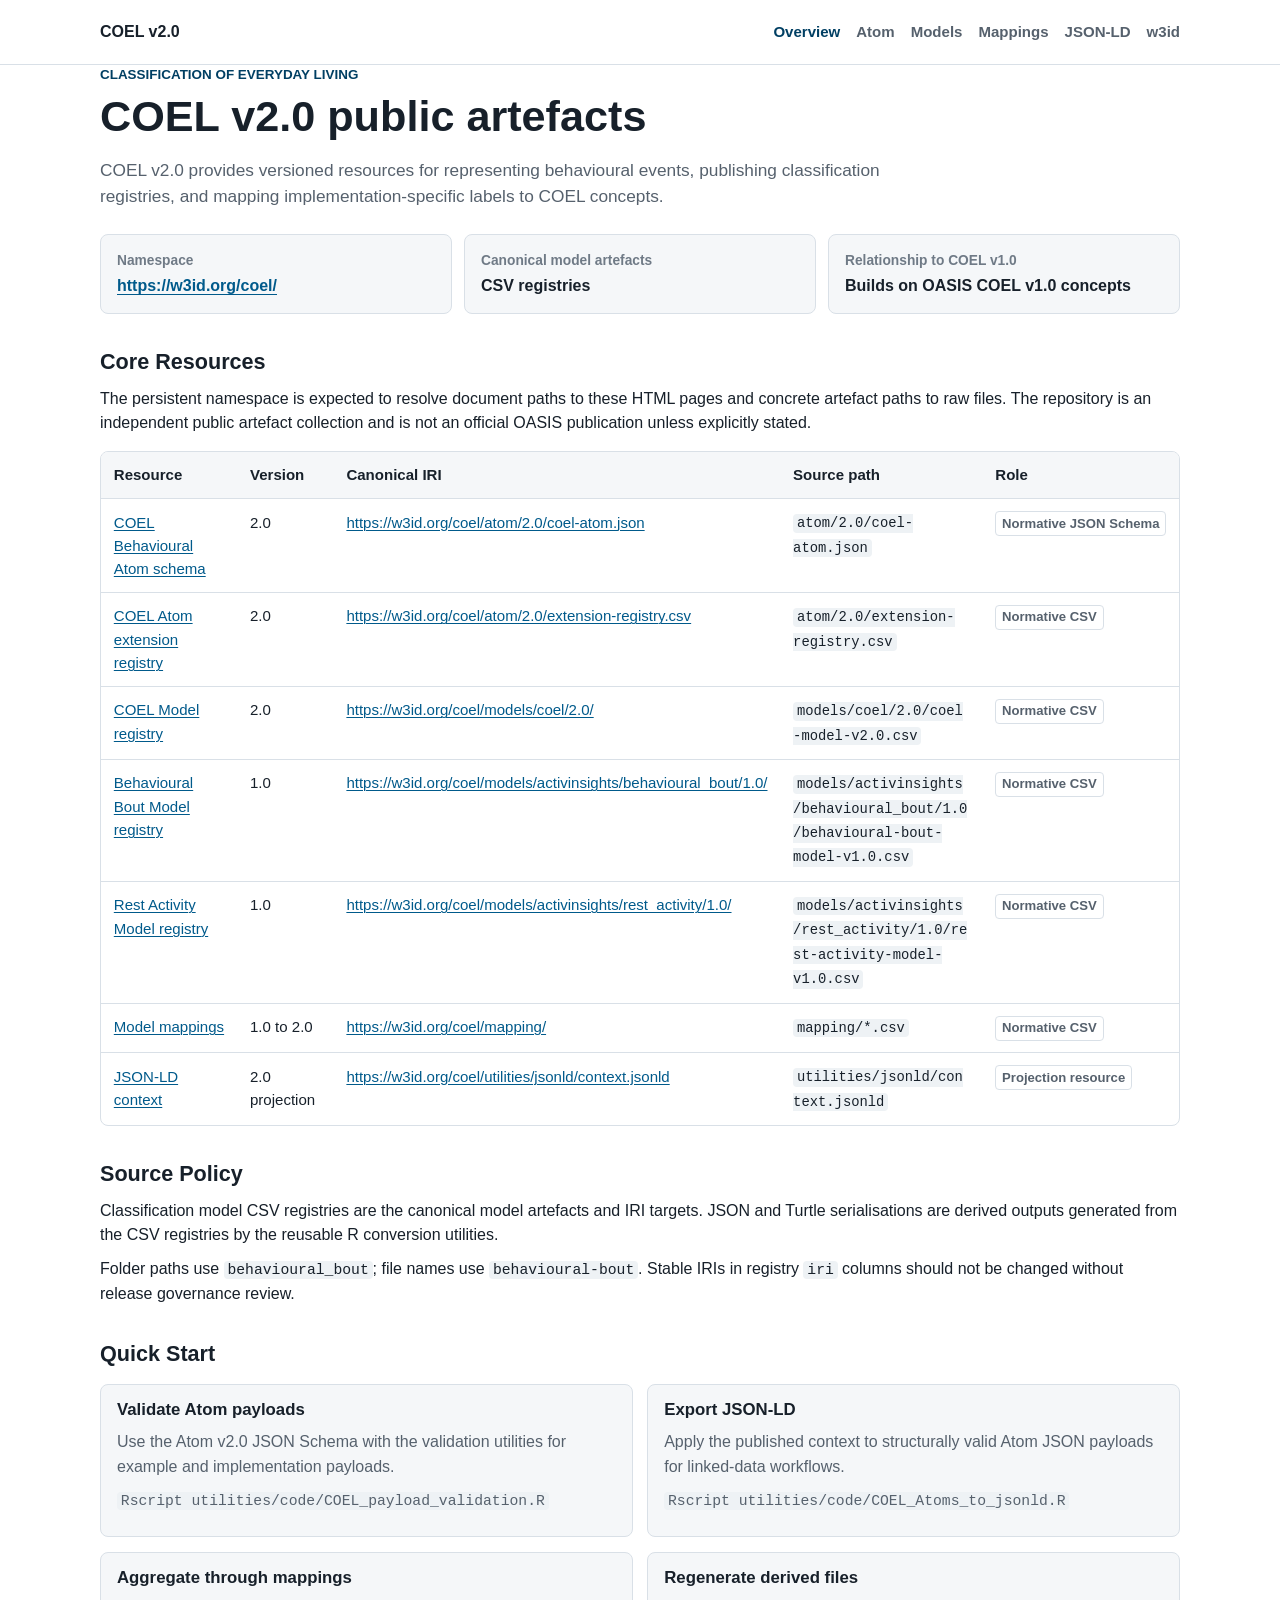
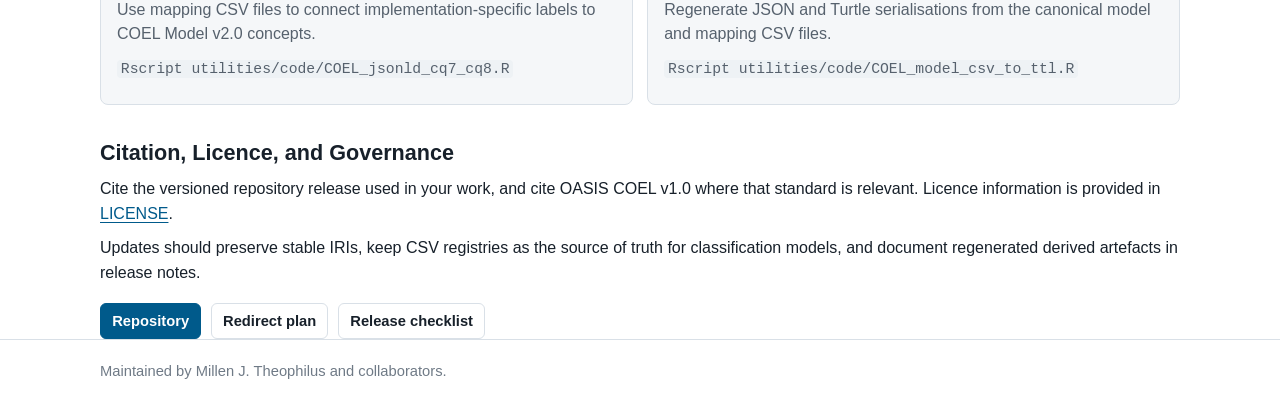
==== docs/index.html @ 24f5586b "Prepare COEL v2.0 public release" ====
<!doctype html>
<html lang="en">
<head>
  <meta charset="utf-8">
  <meta name="viewport" content="width=device-width, initial-scale=1">
  <title>COEL v2.0</title>
  <link rel="stylesheet" href="assets/coel.css">
</head>
<body>
  <header class="site-header">
    <div class="container">
      <a class="brand" href="./">COEL v2.0</a>
      <nav class="nav" aria-label="Primary navigation">
        <a href="./" aria-current="page">Overview</a>
        <a href="atom/2.0/">Atom</a>
        <a href="models/">Models</a>
        <a href="mapping/">Mappings</a>
        <a href="utilities/jsonld/">JSON-LD</a>
        <a href="w3id-redirects.md">w3id</a>
      </nav>
    </div>
  </header>

  <main class="container">
    <p class="kicker">Classification of Everyday Living</p>
    <h1>COEL v2.0 public artefacts</h1>
    <p class="lead">
      COEL v2.0 provides versioned resources for representing behavioural events, publishing classification registries, and mapping implementation-specific labels to COEL concepts.
    </p>

    <dl class="summary" aria-label="Release summary">
      <div>
        <dt>Namespace</dt>
        <dd><a href="https://w3id.org/coel/">https://w3id.org/coel/</a></dd>
      </div>
      <div>
        <dt>Canonical model artefacts</dt>
        <dd>CSV registries</dd>
      </div>
      <div>
        <dt>Relationship to COEL v1.0</dt>
        <dd>Builds on OASIS COEL v1.0 concepts</dd>
      </div>
    </dl>

    <section aria-labelledby="resources-heading">
      <h2 id="resources-heading">Core Resources</h2>
      <p>
        The persistent namespace is expected to resolve document paths to these HTML pages and concrete artefact paths to raw files. The repository is an independent public artefact collection and is not an official OASIS publication unless explicitly stated.
      </p>
      <div class="table-wrap">
        <table>
          <thead>
            <tr>
              <th>Resource</th>
              <th>Version</th>
              <th>Canonical IRI</th>
              <th>Source path</th>
              <th>Role</th>
            </tr>
          </thead>
          <tbody>
            <tr>
              <td><a href="atom/2.0/">COEL Behavioural Atom schema</a></td>
              <td>2.0</td>
              <td><a href="https://w3id.org/coel/atom/2.0/coel-atom.json">https://w3id.org/coel/atom/2.0/coel-atom.json</a></td>
              <td><code>atom/2.0/coel-atom.json</code></td>
              <td><span class="tag">Normative JSON Schema</span></td>
            </tr>
            <tr>
              <td><a href="atom/2.0/">COEL Atom extension registry</a></td>
              <td>2.0</td>
              <td><a href="https://w3id.org/coel/atom/2.0/extension-registry.csv">https://w3id.org/coel/atom/2.0/extension-registry.csv</a></td>
              <td><code>atom/2.0/extension-registry.csv</code></td>
              <td><span class="tag">Normative CSV</span></td>
            </tr>
            <tr>
              <td><a href="models/coel/2.0/">COEL Model registry</a></td>
              <td>2.0</td>
              <td><a href="https://w3id.org/coel/models/coel/2.0/">https://w3id.org/coel/models/coel/2.0/</a></td>
              <td><code>models/coel/2.0/coel-model-v2.0.csv</code></td>
              <td><span class="tag">Normative CSV</span></td>
            </tr>
            <tr>
              <td><a href="models/activinsights/behavioural_bout/1.0/">Behavioural Bout Model registry</a></td>
              <td>1.0</td>
              <td><a href="https://w3id.org/coel/models/activinsights/behavioural_bout/1.0/">https://w3id.org/coel/models/activinsights/behavioural_bout/1.0/</a></td>
              <td><code>models/activinsights/behavioural_bout/1.0/behavioural-bout-model-v1.0.csv</code></td>
              <td><span class="tag">Normative CSV</span></td>
            </tr>
            <tr>
              <td><a href="models/activinsights/rest_activity/1.0/">Rest Activity Model registry</a></td>
              <td>1.0</td>
              <td><a href="https://w3id.org/coel/models/activinsights/rest_activity/1.0/">https://w3id.org/coel/models/activinsights/rest_activity/1.0/</a></td>
              <td><code>models/activinsights/rest_activity/1.0/rest-activity-model-v1.0.csv</code></td>
              <td><span class="tag">Normative CSV</span></td>
            </tr>
            <tr>
              <td><a href="mapping/">Model mappings</a></td>
              <td>1.0 to 2.0</td>
              <td><a href="https://w3id.org/coel/mapping/">https://w3id.org/coel/mapping/</a></td>
              <td><code>mapping/*.csv</code></td>
              <td><span class="tag">Normative CSV</span></td>
            </tr>
            <tr>
              <td><a href="utilities/jsonld/">JSON-LD context</a></td>
              <td>2.0 projection</td>
              <td><a href="https://w3id.org/coel/utilities/jsonld/context.jsonld">https://w3id.org/coel/utilities/jsonld/context.jsonld</a></td>
              <td><code>utilities/jsonld/context.jsonld</code></td>
              <td><span class="tag">Projection resource</span></td>
            </tr>
          </tbody>
        </table>
      </div>
    </section>

    <section aria-labelledby="policy-heading">
      <h2 id="policy-heading">Source Policy</h2>
      <p>
        Classification model CSV registries are the canonical model artefacts and IRI targets. JSON and Turtle serialisations are derived outputs generated from the CSV registries by the reusable R conversion utilities.
      </p>
      <p>
        Folder paths use <code>behavioural_bout</code>; file names use <code>behavioural-bout</code>. Stable IRIs in registry <code>iri</code> columns should not be changed without release governance review.
      </p>
    </section>

    <section aria-labelledby="quick-start-heading">
      <h2 id="quick-start-heading">Quick Start</h2>
      <div class="resource-grid">
        <article class="resource-card">
          <h3>Validate Atom payloads</h3>
          <p>Use the Atom v2.0 JSON Schema with the validation utilities for example and implementation payloads.</p>
          <p><code>Rscript utilities/code/COEL_payload_validation.R</code></p>
        </article>
        <article class="resource-card">
          <h3>Export JSON-LD</h3>
          <p>Apply the published context to structurally valid Atom JSON payloads for linked-data workflows.</p>
          <p><code>Rscript utilities/code/COEL_Atoms_to_jsonld.R</code></p>
        </article>
        <article class="resource-card">
          <h3>Aggregate through mappings</h3>
          <p>Use mapping CSV files to connect implementation-specific labels to COEL Model v2.0 concepts.</p>
          <p><code>Rscript utilities/code/COEL_jsonld_cq7_cq8.R</code></p>
        </article>
        <article class="resource-card">
          <h3>Regenerate derived files</h3>
          <p>Regenerate JSON and Turtle serialisations from the canonical model and mapping CSV files.</p>
          <p><code>Rscript utilities/code/COEL_model_csv_to_ttl.R</code></p>
        </article>
      </div>
    </section>

    <section aria-labelledby="governance-heading">
      <h2 id="governance-heading">Citation, Licence, and Governance</h2>
      <p>
        Cite the versioned repository release used in your work, and cite OASIS COEL v1.0 where that standard is relevant. Licence information is provided in <a href="https://github.com/miltheo/coel/blob/main/LICENSE">LICENSE</a>.
      </p>
      <p>
        Updates should preserve stable IRIs, keep CSV registries as the source of truth for classification models, and document regenerated derived artefacts in release notes.
      </p>
      <div class="actions">
        <a class="button primary" href="https://github.com/miltheo/coel">Repository</a>
        <a class="button" href="w3id-redirects.md">Redirect plan</a>
        <a class="button" href="https://github.com/miltheo/coel/blob/main/PUBLIC_RELEASE_CHECKLIST.md">Release checklist</a>
      </div>
    </section>
  </main>

  <footer class="site-footer">
    <div class="container">Maintained by Millen J. Theophilus and collaborators.</div>
  </footer>
</body>
</html>
---- docs/assets/coel.css ----
:root {
  color-scheme: light;
  --text: #17202a;
  --muted: #56616d;
  --quiet: #6f7a86;
  --line: #d9e0e7;
  --surface: #ffffff;
  --subtle: #f5f7f9;
  --accent: #005a8b;
  --accent-dark: #003f63;
  --max-width: 1120px;
}

* {
  box-sizing: border-box;
}

html {
  scroll-behavior: smooth;
}

body {
  margin: 0;
  color: var(--text);
  background: var(--surface);
  font-family: Arial, Helvetica, sans-serif;
  font-size: 16px;
  line-height: 1.55;
}

a {
  color: var(--accent);
  text-decoration-thickness: 0.08em;
  text-underline-offset: 0.16em;
}

a:hover {
  color: var(--accent-dark);
}

code {
  padding: 0.08rem 0.24rem;
  border-radius: 4px;
  background: #eef2f5;
  font-family: Consolas, "Liberation Mono", Menlo, monospace;
  font-size: 0.92em;
  overflow-wrap: anywhere;
}

.container {
  max-width: var(--max-width);
  margin: 0 auto;
  padding: 0 1.25rem;
}

.site-header {
  border-bottom: 1px solid var(--line);
  background: var(--surface);
}

.site-header .container {
  display: flex;
  align-items: center;
  justify-content: space-between;
  gap: 1rem;
  min-height: 4rem;
}

.brand {
  color: var(--text);
  font-weight: 700;
  text-decoration: none;
}

.nav {
  display: flex;
  flex-wrap: wrap;
  justify-content: flex-end;
  gap: 0.25rem 1rem;
}

.nav a {
  color: var(--muted);
  font-size: 0.94rem;
  font-weight: 700;
  text-decoration: none;
}

.nav a[aria-current="page"],
.nav a:hover {
  color: var(--accent-dark);
}

main {
  padding: 2.5rem 0 3.25rem;
}

.breadcrumb {
  margin: 0 0 1rem;
  color: var(--quiet);
  font-size: 0.92rem;
}

.breadcrumb a {
  color: var(--quiet);
}

.kicker {
  margin: 0 0 0.4rem;
  color: var(--accent-dark);
  font-size: 0.84rem;
  font-weight: 700;
  letter-spacing: 0;
  text-transform: uppercase;
}

h1,
h2,
h3 {
  letter-spacing: 0;
}

h1 {
  margin: 0;
  max-width: 820px;
  font-size: 2.7rem;
  line-height: 1.12;
}

h2 {
  margin: 2.1rem 0 0.7rem;
  font-size: 1.35rem;
  line-height: 1.28;
}

h3 {
  margin: 1.2rem 0 0.35rem;
  font-size: 1.05rem;
  line-height: 1.3;
}

p {
  margin: 0.55rem 0;
}

.lead {
  max-width: 820px;
  margin-top: 1rem;
  color: var(--muted);
  font-size: 1.08rem;
}

.summary {
  display: grid;
  grid-template-columns: repeat(3, minmax(0, 1fr));
  gap: 0.75rem;
  margin: 1.5rem 0 2rem;
}

.summary div,
.note,
.resource-card {
  border: 1px solid var(--line);
  border-radius: 8px;
  background: var(--subtle);
  padding: 0.9rem 1rem;
}

.summary dt {
  margin: 0;
  color: var(--quiet);
  font-size: 0.86rem;
  font-weight: 700;
}

.summary dd {
  margin: 0.2rem 0 0;
  font-weight: 700;
}

.table-wrap {
  overflow-x: auto;
  margin-top: 0.9rem;
  border: 1px solid var(--line);
  border-radius: 8px;
  background: var(--surface);
}

table {
  width: 100%;
  min-width: 760px;
  border-collapse: collapse;
}

th,
td {
  padding: 0.72rem 0.8rem;
  border-bottom: 1px solid var(--line);
  text-align: left;
  vertical-align: top;
  font-size: 0.94rem;
}

th {
  background: var(--subtle);
  font-weight: 700;
}

tr:last-child td {
  border-bottom: 0;
}

.tag {
  display: inline-block;
  padding: 0.08rem 0.36rem;
  border: 1px solid var(--line);
  border-radius: 4px;
  background: var(--surface);
  color: var(--muted);
  font-size: 0.82rem;
  font-weight: 700;
  white-space: nowrap;
}

.list {
  margin: 0.6rem 0 0;
  padding-left: 1.2rem;
}

.list li {
  margin: 0.35rem 0;
}

.resource-grid {
  display: grid;
  grid-template-columns: repeat(2, minmax(0, 1fr));
  gap: 0.9rem;
  margin-top: 1rem;
}

.resource-card h3 {
  margin-top: 0;
}

.resource-card p {
  color: var(--muted);
}

.actions {
  display: flex;
  flex-wrap: wrap;
  gap: 0.6rem;
  margin-top: 1.1rem;
}

.button {
  display: inline-flex;
  align-items: center;
  min-height: 2.2rem;
  padding: 0.35rem 0.7rem;
  border: 1px solid var(--line);
  border-radius: 6px;
  background: var(--surface);
  color: var(--text);
  font-size: 0.92rem;
  font-weight: 700;
  text-decoration: none;
}

.button.primary {
  border-color: var(--accent);
  background: var(--accent);
  color: #ffffff;
}

.site-footer {
  border-top: 1px solid var(--line);
  padding: 1.25rem 0;
  color: var(--quiet);
  font-size: 0.92rem;
}

@media (max-width: 820px) {
  .site-header .container {
    align-items: flex-start;
    flex-direction: column;
    padding-top: 0.85rem;
    padding-bottom: 0.85rem;
  }

  .nav {
    justify-content: flex-start;
  }

  h1 {
    font-size: 2.1rem;
  }

  .summary,
  .resource-grid {
    grid-template-columns: 1fr;
  }
}
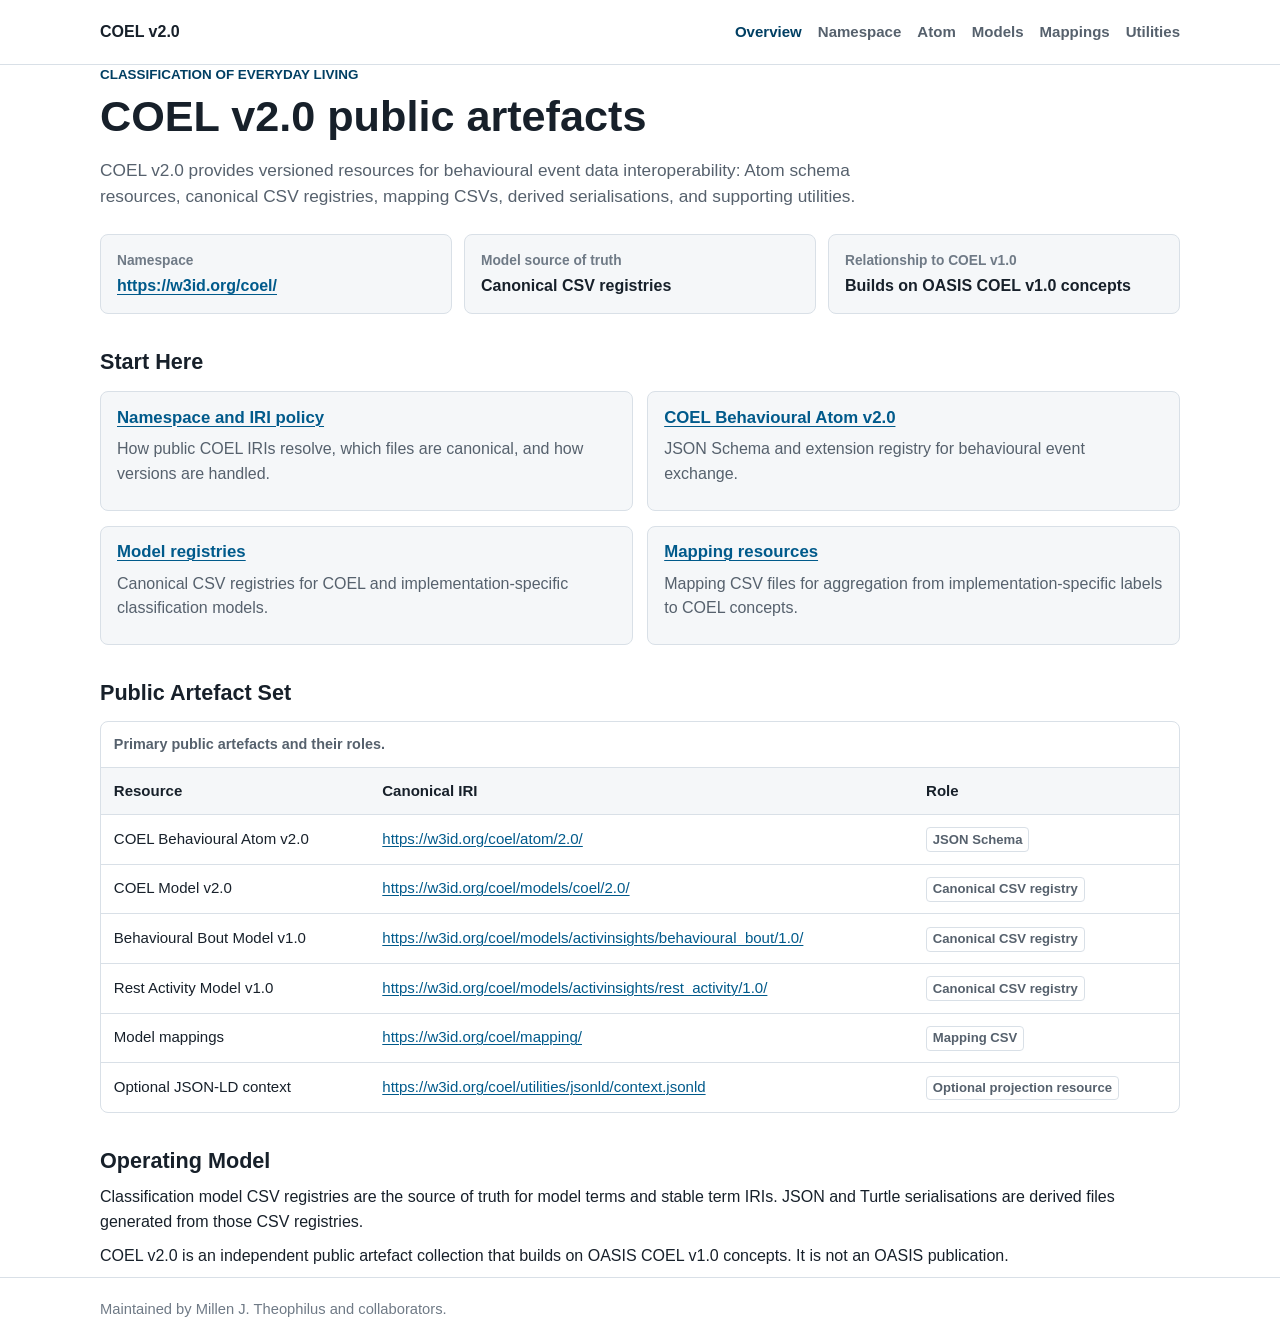
==== commit 28d892ac: "Prepare COEL v2.0 public release" ====
--- a/docs/index.html
+++ b/docs/index.html
@@ -3,29 +3,31 @@
 <head>
   <meta charset="utf-8">
   <meta name="viewport" content="width=device-width, initial-scale=1">
-  <title>COEL v2.0</title>
+  <meta name="description" content="COEL v2.0 public artefacts for behavioural event data interoperability, including Atom schema resources, canonical CSV registries, mapping CSVs, derived serialisations, and supporting utilities.">
+  <title>COEL v2.0 | Overview</title>
   <link rel="stylesheet" href="assets/coel.css">
 </head>
 <body>
+  <a class="skip-link" href="#main">Skip to main content</a>
   <header class="site-header">
     <div class="container">
       <a class="brand" href="./">COEL v2.0</a>
       <nav class="nav" aria-label="Primary navigation">
         <a href="./" aria-current="page">Overview</a>
+        <a href="namespace/">Namespace</a>
         <a href="atom/2.0/">Atom</a>
         <a href="models/">Models</a>
         <a href="mapping/">Mappings</a>
-        <a href="utilities/jsonld/">JSON-LD</a>
-        <a href="w3id-redirects.md">w3id</a>
+        <a href="utilities/">Utilities</a>
       </nav>
     </div>
   </header>
 
-  <main class="container">
+  <main id="main" class="container">
     <p class="kicker">Classification of Everyday Living</p>
     <h1>COEL v2.0 public artefacts</h1>
     <p class="lead">
-      COEL v2.0 provides versioned resources for representing behavioural events, publishing classification registries, and mapping implementation-specific labels to COEL concepts.
+      COEL v2.0 provides versioned resources for behavioural event data interoperability: Atom schema resources, canonical CSV registries, mapping CSVs, derived serialisations, and supporting utilities.
     </p>
 
     <dl class="summary" aria-label="Release summary">
@@ -34,8 +36,8 @@
         <dd><a href="https://w3id.org/coel/">https://w3id.org/coel/</a></dd>
       </div>
       <div>
-        <dt>Canonical model artefacts</dt>
-        <dd>CSV registries</dd>
+        <dt>Model source of truth</dt>
+        <dd>Canonical CSV registries</dd>
       </div>
       <div>
         <dt>Relationship to COEL v1.0</dt>
@@ -43,126 +45,84 @@
       </div>
     </dl>
 
+    <section aria-labelledby="start-heading">
+      <h2 id="start-heading">Start Here</h2>
+      <div class="resource-grid">
+        <article class="resource-card">
+          <h3><a href="namespace/">Namespace and IRI policy</a></h3>
+          <p>How public COEL IRIs resolve, which files are canonical, and how versions are handled.</p>
+        </article>
+        <article class="resource-card">
+          <h3><a href="atom/2.0/">COEL Behavioural Atom v2.0</a></h3>
+          <p>JSON Schema and extension registry for behavioural event exchange.</p>
+        </article>
+        <article class="resource-card">
+          <h3><a href="models/">Model registries</a></h3>
+          <p>Canonical CSV registries for COEL and implementation-specific classification models.</p>
+        </article>
+        <article class="resource-card">
+          <h3><a href="mapping/">Mapping resources</a></h3>
+          <p>Mapping CSV files for aggregation from implementation-specific labels to COEL concepts.</p>
+        </article>
+      </div>
+    </section>
+
     <section aria-labelledby="resources-heading">
-      <h2 id="resources-heading">Core Resources</h2>
-      <p>
-        The persistent namespace is expected to resolve document paths to these HTML pages and concrete artefact paths to raw files. The repository is an independent public artefact collection and is not an official OASIS publication unless explicitly stated.
-      </p>
+      <h2 id="resources-heading">Public Artefact Set</h2>
       <div class="table-wrap">
         <table>
+          <caption>Primary public artefacts and their roles.</caption>
           <thead>
             <tr>
-              <th>Resource</th>
-              <th>Version</th>
-              <th>Canonical IRI</th>
-              <th>Source path</th>
-              <th>Role</th>
+              <th scope="col">Resource</th>
+              <th scope="col">Canonical IRI</th>
+              <th scope="col">Role</th>
             </tr>
           </thead>
           <tbody>
             <tr>
-              <td><a href="atom/2.0/">COEL Behavioural Atom schema</a></td>
-              <td>2.0</td>
-              <td><a href="https://w3id.org/coel/atom/2.0/coel-atom.json">https://w3id.org/coel/atom/2.0/coel-atom.json</a></td>
-              <td><code>atom/2.0/coel-atom.json</code></td>
-              <td><span class="tag">Normative JSON Schema</span></td>
+              <td>COEL Behavioural Atom v2.0</td>
+              <td><a href="https://w3id.org/coel/atom/2.0/">https://w3id.org/coel/atom/2.0/</a></td>
+              <td><span class="tag">JSON Schema</span></td>
             </tr>
             <tr>
-              <td><a href="atom/2.0/">COEL Atom extension registry</a></td>
-              <td>2.0</td>
-              <td><a href="https://w3id.org/coel/atom/2.0/extension-registry.csv">https://w3id.org/coel/atom/2.0/extension-registry.csv</a></td>
-              <td><code>atom/2.0/extension-registry.csv</code></td>
-              <td><span class="tag">Normative CSV</span></td>
+              <td>COEL Model v2.0</td>
+              <td><a href="https://w3id.org/coel/models/coel/2.0/">https://w3id.org/coel/models/coel/2.0/</a></td>
+              <td><span class="tag">Canonical CSV registry</span></td>
             </tr>
             <tr>
-              <td><a href="models/coel/2.0/">COEL Model registry</a></td>
-              <td>2.0</td>
-              <td><a href="https://w3id.org/coel/models/coel/2.0/">https://w3id.org/coel/models/coel/2.0/</a></td>
-              <td><code>models/coel/2.0/coel-model-v2.0.csv</code></td>
-              <td><span class="tag">Normative CSV</span></td>
+              <td>Behavioural Bout Model v1.0</td>
+              <td><a href="https://w3id.org/coel/models/activinsights/behavioural_bout/1.0/">https://w3id.org/coel/models/activinsights/behavioural_bout/1.0/</a></td>
+              <td><span class="tag">Canonical CSV registry</span></td>
             </tr>
             <tr>
-              <td><a href="models/activinsights/behavioural_bout/1.0/">Behavioural Bout Model registry</a></td>
-              <td>1.0</td>
-              <td><a href="https://w3id.org/coel/models/activinsights/behavioural_bout/1.0/">https://w3id.org/coel/models/activinsights/behavioural_bout/1.0/</a></td>
-              <td><code>models/activinsights/behavioural_bout/1.0/behavioural-bout-model-v1.0.csv</code></td>
-              <td><span class="tag">Normative CSV</span></td>
+              <td>Rest Activity Model v1.0</td>
+              <td><a href="https://w3id.org/coel/models/activinsights/rest_activity/1.0/">https://w3id.org/coel/models/activinsights/rest_activity/1.0/</a></td>
+              <td><span class="tag">Canonical CSV registry</span></td>
             </tr>
             <tr>
-              <td><a href="models/activinsights/rest_activity/1.0/">Rest Activity Model registry</a></td>
-              <td>1.0</td>
-              <td><a href="https://w3id.org/coel/models/activinsights/rest_activity/1.0/">https://w3id.org/coel/models/activinsights/rest_activity/1.0/</a></td>
-              <td><code>models/activinsights/rest_activity/1.0/rest-activity-model-v1.0.csv</code></td>
-              <td><span class="tag">Normative CSV</span></td>
+              <td>Model mappings</td>
+              <td><a href="https://w3id.org/coel/mapping/">https://w3id.org/coel/mapping/</a></td>
+              <td><span class="tag">Mapping CSV</span></td>
             </tr>
             <tr>
-              <td><a href="mapping/">Model mappings</a></td>
-              <td>1.0 to 2.0</td>
-              <td><a href="https://w3id.org/coel/mapping/">https://w3id.org/coel/mapping/</a></td>
-              <td><code>mapping/*.csv</code></td>
-              <td><span class="tag">Normative CSV</span></td>
-            </tr>
-            <tr>
-              <td><a href="utilities/jsonld/">JSON-LD context</a></td>
-              <td>2.0 projection</td>
+              <td>Optional JSON-LD context</td>
               <td><a href="https://w3id.org/coel/utilities/jsonld/context.jsonld">https://w3id.org/coel/utilities/jsonld/context.jsonld</a></td>
-              <td><code>utilities/jsonld/context.jsonld</code></td>
-              <td><span class="tag">Projection resource</span></td>
+              <td><span class="tag">Optional projection resource</span></td>
             </tr>
           </tbody>
         </table>
       </div>
     </section>
 
-    <section aria-labelledby="policy-heading">
-      <h2 id="policy-heading">Source Policy</h2>
+    <section aria-labelledby="operation-heading">
+      <h2 id="operation-heading">Operating Model</h2>
       <p>
-        Classification model CSV registries are the canonical model artefacts and IRI targets. JSON and Turtle serialisations are derived outputs generated from the CSV registries by the reusable R conversion utilities.
+        Classification model CSV registries are the source of truth for model terms and stable term IRIs. JSON and Turtle serialisations are derived files generated from those CSV registries.
       </p>
       <p>
-        Folder paths use <code>behavioural_bout</code>; file names use <code>behavioural-bout</code>. Stable IRIs in registry <code>iri</code> columns should not be changed without release governance review.
+        COEL v2.0 is an independent public artefact collection that builds on OASIS COEL v1.0 concepts. It is not an OASIS publication.
       </p>
-    </section>
-
-    <section aria-labelledby="quick-start-heading">
-      <h2 id="quick-start-heading">Quick Start</h2>
-      <div class="resource-grid">
-        <article class="resource-card">
-          <h3>Validate Atom payloads</h3>
-          <p>Use the Atom v2.0 JSON Schema with the validation utilities for example and implementation payloads.</p>
-          <p><code>Rscript utilities/code/COEL_payload_validation.R</code></p>
-        </article>
-        <article class="resource-card">
-          <h3>Export JSON-LD</h3>
-          <p>Apply the published context to structurally valid Atom JSON payloads for linked-data workflows.</p>
-          <p><code>Rscript utilities/code/COEL_Atoms_to_jsonld.R</code></p>
-        </article>
-        <article class="resource-card">
-          <h3>Aggregate through mappings</h3>
-          <p>Use mapping CSV files to connect implementation-specific labels to COEL Model v2.0 concepts.</p>
-          <p><code>Rscript utilities/code/COEL_jsonld_cq7_cq8.R</code></p>
-        </article>
-        <article class="resource-card">
-          <h3>Regenerate derived files</h3>
-          <p>Regenerate JSON and Turtle serialisations from the canonical model and mapping CSV files.</p>
-          <p><code>Rscript utilities/code/COEL_model_csv_to_ttl.R</code></p>
-        </article>
-      </div>
-    </section>
-
-    <section aria-labelledby="governance-heading">
-      <h2 id="governance-heading">Citation, Licence, and Governance</h2>
-      <p>
-        Cite the versioned repository release used in your work, and cite OASIS COEL v1.0 where that standard is relevant. Licence information is provided in <a href="https://github.com/miltheo/coel/blob/main/LICENSE">LICENSE</a>.
-      </p>
-      <p>
-        Updates should preserve stable IRIs, keep CSV registries as the source of truth for classification models, and document regenerated derived artefacts in release notes.
-      </p>
-      <div class="actions">
-        <a class="button primary" href="https://github.com/miltheo/coel">Repository</a>
-        <a class="button" href="w3id-redirects.md">Redirect plan</a>
-        <a class="button" href="https://github.com/miltheo/coel/blob/main/PUBLIC_RELEASE_CHECKLIST.md">Release checklist</a>
-      </div>
     </section>
   </main>
 
--- a/docs/assets/coel.css
+++ b/docs/assets/coel.css
@@ -38,6 +38,23 @@
   color: var(--accent-dark);
 }
 
+.skip-link {
+  position: absolute;
+  left: 1rem;
+  top: 0.5rem;
+  z-index: 10;
+  transform: translateY(-150%);
+  padding: 0.45rem 0.7rem;
+  border-radius: 6px;
+  background: var(--accent-dark);
+  color: #ffffff;
+  font-weight: 700;
+}
+
+.skip-link:focus {
+  transform: translateY(0);
+}
+
 code {
   padding: 0.08rem 0.24rem;
   border-radius: 4px;
@@ -160,6 +177,7 @@
 .summary div,
 .note,
 .resource-card {
+  min-width: 0;
   border: 1px solid var(--line);
   border-radius: 8px;
   background: var(--subtle);
@@ -176,6 +194,16 @@
 .summary dd {
   margin: 0.2rem 0 0;
   font-weight: 700;
+  overflow-wrap: anywhere;
+  word-break: break-word;
+}
+
+.summary a,
+.resource-card a,
+.note a,
+td a {
+  overflow-wrap: anywhere;
+  word-break: break-word;
 }
 
 .table-wrap {
@@ -190,6 +218,15 @@
   width: 100%;
   min-width: 760px;
   border-collapse: collapse;
+}
+
+caption {
+  padding: 0.7rem 0.8rem;
+  border-bottom: 1px solid var(--line);
+  color: var(--muted);
+  font-size: 0.9rem;
+  font-weight: 700;
+  text-align: left;
 }
 
 th,
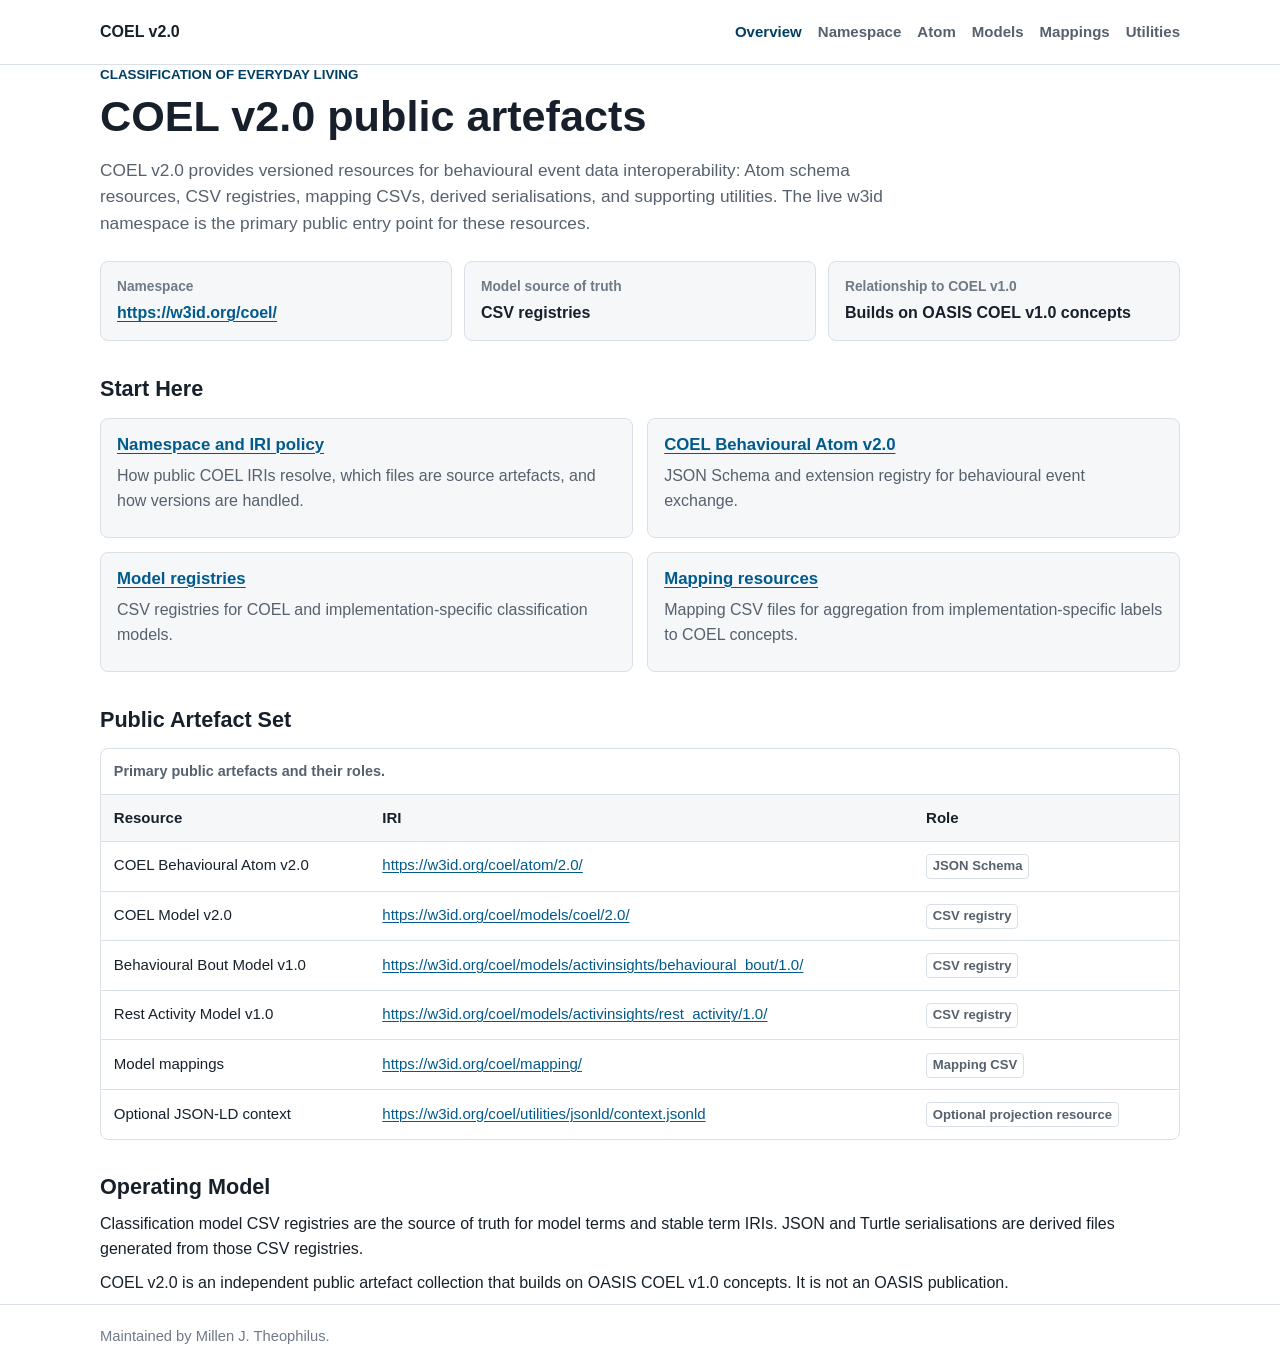
==== commit 61e009c2: "Update documentation after w3id merge" ====
--- a/docs/index.html
+++ b/docs/index.html
@@ -3,7 +3,7 @@
 <head>
   <meta charset="utf-8">
   <meta name="viewport" content="width=device-width, initial-scale=1">
-  <meta name="description" content="COEL v2.0 public artefacts for behavioural event data interoperability, including Atom schema resources, canonical CSV registries, mapping CSVs, derived serialisations, and supporting utilities.">
+  <meta name="description" content="COEL v2.0 public artefacts for behavioural event data interoperability, including Atom schema resources, CSV registries, mapping CSVs, derived serialisations, and supporting utilities.">
   <title>COEL v2.0 | Overview</title>
   <link rel="stylesheet" href="assets/coel.css">
 </head>
@@ -27,7 +27,7 @@
     <p class="kicker">Classification of Everyday Living</p>
     <h1>COEL v2.0 public artefacts</h1>
     <p class="lead">
-      COEL v2.0 provides versioned resources for behavioural event data interoperability: Atom schema resources, canonical CSV registries, mapping CSVs, derived serialisations, and supporting utilities.
+      COEL v2.0 provides versioned resources for behavioural event data interoperability: Atom schema resources, CSV registries, mapping CSVs, derived serialisations, and supporting utilities. The live w3id namespace is the primary public entry point for these resources.
     </p>
 
     <dl class="summary" aria-label="Release summary">
@@ -37,7 +37,7 @@
       </div>
       <div>
         <dt>Model source of truth</dt>
-        <dd>Canonical CSV registries</dd>
+        <dd>CSV registries</dd>
       </div>
       <div>
         <dt>Relationship to COEL v1.0</dt>
@@ -50,7 +50,7 @@
       <div class="resource-grid">
         <article class="resource-card">
           <h3><a href="namespace/">Namespace and IRI policy</a></h3>
-          <p>How public COEL IRIs resolve, which files are canonical, and how versions are handled.</p>
+          <p>How public COEL IRIs resolve, which files are source artefacts, and how versions are handled.</p>
         </article>
         <article class="resource-card">
           <h3><a href="atom/2.0/">COEL Behavioural Atom v2.0</a></h3>
@@ -58,7 +58,7 @@
         </article>
         <article class="resource-card">
           <h3><a href="models/">Model registries</a></h3>
-          <p>Canonical CSV registries for COEL and implementation-specific classification models.</p>
+          <p>CSV registries for COEL and implementation-specific classification models.</p>
         </article>
         <article class="resource-card">
           <h3><a href="mapping/">Mapping resources</a></h3>
@@ -75,7 +75,7 @@
           <thead>
             <tr>
               <th scope="col">Resource</th>
-              <th scope="col">Canonical IRI</th>
+              <th scope="col">IRI</th>
               <th scope="col">Role</th>
             </tr>
           </thead>
@@ -88,17 +88,17 @@
             <tr>
               <td>COEL Model v2.0</td>
               <td><a href="https://w3id.org/coel/models/coel/2.0/">https://w3id.org/coel/models/coel/2.0/</a></td>
-              <td><span class="tag">Canonical CSV registry</span></td>
+              <td><span class="tag">CSV registry</span></td>
             </tr>
             <tr>
               <td>Behavioural Bout Model v1.0</td>
               <td><a href="https://w3id.org/coel/models/activinsights/behavioural_bout/1.0/">https://w3id.org/coel/models/activinsights/behavioural_bout/1.0/</a></td>
-              <td><span class="tag">Canonical CSV registry</span></td>
+              <td><span class="tag">CSV registry</span></td>
             </tr>
             <tr>
               <td>Rest Activity Model v1.0</td>
               <td><a href="https://w3id.org/coel/models/activinsights/rest_activity/1.0/">https://w3id.org/coel/models/activinsights/rest_activity/1.0/</a></td>
-              <td><span class="tag">Canonical CSV registry</span></td>
+              <td><span class="tag">CSV registry</span></td>
             </tr>
             <tr>
               <td>Model mappings</td>
@@ -127,7 +127,7 @@
   </main>
 
   <footer class="site-footer">
-    <div class="container">Maintained by Millen J. Theophilus and collaborators.</div>
+    <div class="container">Maintained by Millen J. Theophilus.</div>
   </footer>
 </body>
 </html>
